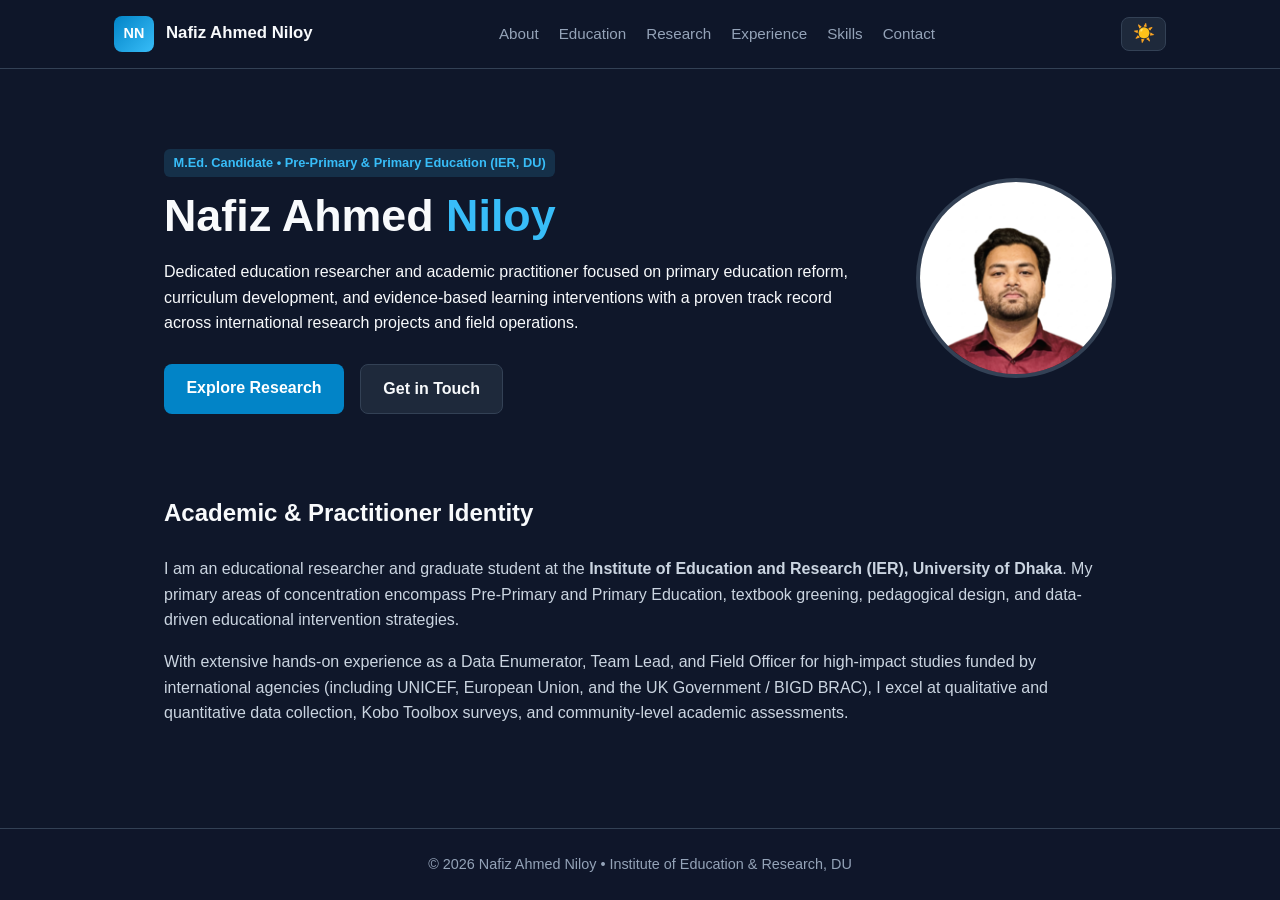
==== index.html @ 56d4d3d5 "Update index.html" ====
<!DOCTYPE html>
<html lang="en">
<head>
  <meta charset="UTF-8">
  <meta name="viewport" content="width=device-width, initial-scale=1.0">
  <title>Nafiz Ahmed Niloy | Portfolio</title>
  <link rel="stylesheet" href="style.css">
</head>
<body>

  <header>
  <div class="nav-container">
    <a href="index.html" class="brand">
      <span class="brand-badge">NN</span>
      <span class="brand-title">Nafiz Ahmed Niloy</span>
    </a>
    
    <nav>
      <a href="index.html">About</a>
      <a href="education.html">Education</a>
      <a href="research.html">Research</a>
      <a href="experience.html">Experience</a>
      <a href="skills.html">Skills</a>
      <a href="contact.html">Contact</a>
    </nav>

    <!-- Add This Button Here -->
    <button id="theme-toggle" class="theme-toggle-btn" aria-label="Toggle theme">☀️</button>
  </div>
</header>

  <main>
    <section class="hero">
      <div class="hero-text">
        <span class="tag">M.Ed. Candidate • Pre-Primary &amp; Primary Education (IER, DU)</span>
        <h1>Nafiz Ahmed <span>Niloy</span></h1>
        <p>
          Dedicated education researcher and academic practitioner focused on primary education reform, curriculum development, and evidence-based learning interventions with a proven track record across international research projects and field operations.
        </p>
        <div class="btn-group">
          <a href="research.html" class="btn btn-primary">Explore Research</a>
          <a href="contact.html" class="btn btn-secondary">Get in Touch</a>
        </div>
      </div>
      <div class="hero-image">
        <img src="profile.png" alt="Nafiz Ahmed Niloy">
      </div>
    </section>

    <section style="margin-top: 3rem;">
      <h2 style="margin-bottom: 1.5rem;">Academic &amp; Practitioner Identity</h2>
      <p style="color: #cbd5e1; margin-bottom: 1rem;">
        I am an educational researcher and graduate student at the <strong>Institute of Education and Research (IER), University of Dhaka</strong>. My primary areas of concentration encompass Pre-Primary and Primary Education, textbook greening, pedagogical design, and data-driven educational intervention strategies.
      </p>
      <p style="color: #cbd5e1;">
        With extensive hands-on experience as a Data Enumerator, Team Lead, and Field Officer for high-impact studies funded by international agencies (including UNICEF, European Union, and the UK Government / BIGD BRAC), I excel at qualitative and quantitative data collection, Kobo Toolbox surveys, and community-level academic assessments.
      </p>
    </section>
  </main>

  <footer>
    <p>&copy; 2026 Nafiz Ahmed Niloy • Institute of Education &amp; Research, DU</p>
  </footer>

</body>
</html>
---- style.css ----
:root {
  --primary: #0284c7;
  --primary-dark: #0369a1;
  --bg: #0f172a;
  --surface: #1e293b;
  --surface-hover: #334155;
  --text: #f8fafc;
  --text-muted: #94a3b8;
  --border: #334155;
  --accent: #38bdf8;
  --font-family: -apple-system, BlinkMacSystemFont, "Segoe UI", Roboto, Oxygen, Ubuntu, Cantarell, sans-serif;
}

* {
  margin: 0;
  padding: 0;
  box-sizing: border-box;
}

body {
  font-family: var(--font-family);
  background-color: var(--bg);
  color: var(--text);
  line-height: 1.6;
  min-height: 100vh;
  display: flex;
  flex-direction: column;
}

/* Header & Navigation */
header {
  position: sticky;
  top: 0;
  background-color: rgba(15, 23, 42, 0.95);
  backdrop-filter: blur(10px);
  border-bottom: 1px solid var(--border);
  z-index: 1000;
}

.nav-container {
  max-width: 1100px;
  margin: 0 auto;
  padding: 1rem 1.5rem;
  display: flex;
  justify-content: space-between;
  align-items: center;
}

.brand {
  display: flex;
  align-items: center;
  gap: 0.75rem;
  text-decoration: none;
  color: var(--text);
}

.brand-badge {
  background: linear-gradient(135deg, var(--primary), var(--accent));
  color: #fff;
  font-weight: 700;
  padding: 0.4rem 0.6rem;
  border-radius: 8px;
  font-size: 0.9rem;
}

.brand-title {
  font-weight: 700;
  font-size: 1.05rem;
}

nav {
  display: flex;
  gap: 1.25rem;
}

nav a {
  text-decoration: none;
  color: var(--text-muted);
  font-size: 0.95rem;
  font-weight: 500;
  transition: color 0.2s ease;
}

nav a:hover,
nav a.active {
  color: var(--accent);
}

/* Layout */
main {
  flex: 1;
  max-width: 1000px;
  width: 100%;
  margin: 0 auto;
  padding: 3rem 1.5rem;
}

.page-title {
  font-size: 2.25rem;
  font-weight: 800;
  margin-bottom: 0.5rem;
}

.page-subtitle {
  color: var(--text-muted);
  font-size: 1.1rem;
  margin-bottom: 2.5rem;
}

/* Cards & Lists */
.card-grid {
  display: grid;
  grid-template-columns: repeat(auto-fill, minmax(280px, 1fr));
  gap: 1.5rem;
}

.card {
  background-color: var(--surface);
  border: 1px solid var(--border);
  border-radius: 12px;
  padding: 1.5rem;
  transition: transform 0.2s ease, border-color 0.2s ease;
}

.card:hover {
  transform: translateY(-3px);
  border-color: var(--primary);
}

.tag {
  display: inline-block;
  background-color: rgba(56, 189, 248, 0.15);
  color: var(--accent);
  padding: 0.25rem 0.6rem;
  border-radius: 6px;
  font-size: 0.8rem;
  font-weight: 600;
  margin-bottom: 0.75rem;
}

.card h3 {
  font-size: 1.25rem;
  margin-bottom: 0.5rem;
}

.card .meta {
  color: var(--text-muted);
  font-size: 0.85rem;
  margin-bottom: 1rem;
}

.card p {
  color: #cbd5e1;
  font-size: 0.95rem;
}

/* Hero Section */
.hero {
  display: flex;
  align-items: center;
  gap: 3rem;
  padding: 2rem 0;
}

.hero-text {
  flex: 1;
}

.hero-text h1 {
  font-size: 2.8rem;
  font-weight: 800;
  margin-bottom: 1rem;
  line-height: 1.2;
}

.hero-text h1 span {
  color: var(--accent);
}

.hero-image img {
  width: 200px;
  height: 200px;
  object-fit: cover;
  border-radius: 50%;
  border: 4px solid var(--surface-hover);
}

.btn-group {
  display: flex;
  gap: 1rem;
  margin-top: 1.75rem;
}

.btn {
  display: inline-block;
  padding: 0.7rem 1.4rem;
  border-radius: 8px;
  font-weight: 600;
  text-decoration: none;
  transition: opacity 0.2s;
}

.btn-primary {
  background-color: var(--primary);
  color: #fff;
}

.btn-secondary {
  background-color: var(--surface);
  border: 1px solid var(--border);
  color: var(--text);
}

.btn:hover {
  opacity: 0.9;
}

/* Footer */
footer {
  border-top: 1px solid var(--border);
  background-color: rgba(15, 23, 42, 0.6);
  padding: 1.5rem;
  text-align: center;
  color: var(--text-muted);
  font-size: 0.9rem;
}

@media (max-width: 768px) {
  .nav-container {
    flex-direction: column;
    gap: 1rem;
  }
  nav {
    flex-wrap: wrap;
    justify-content: center;
  }
  .hero {
    flex-direction: column-reverse;
    text-align: center;
  }
  .btn-group {
    justify-content: center;
  }
}
/* --- Night / Light Mode Styling --- */
body.light-mode {
  --bg: #f8fafc;
  --surface: #ffffff;
  --surface-hover: #f1f5f9;
  --text: #0f172a;
  --text-muted: #64748b;
  --border: #e2e8f0;
  --accent: #0284c7;
}

body.light-mode header {
  background-color: rgba(255, 255, 255, 0.95);
  border-bottom: 1px solid var(--border);
}

body.light-mode .card p {
  color: #334155;
}

body.light-mode footer {
  background-color: rgba(241, 245, 249, 0.8);
}

/* Theme Toggle Button */
.theme-toggle-btn {
  background: var(--surface);
  border: 1px solid var(--border);
  color: var(--text);
  font-size: 1.1rem;
  padding: 0.35rem 0.65rem;
  border-radius: 8px;
  cursor: pointer;
  display: flex;
  align-items: center;
  justify-content: center;
  transition: all 0.2s ease;
}

.theme-toggle-btn:hover {
  border-color: var(--primary);
  transform: scale(1.05);
}
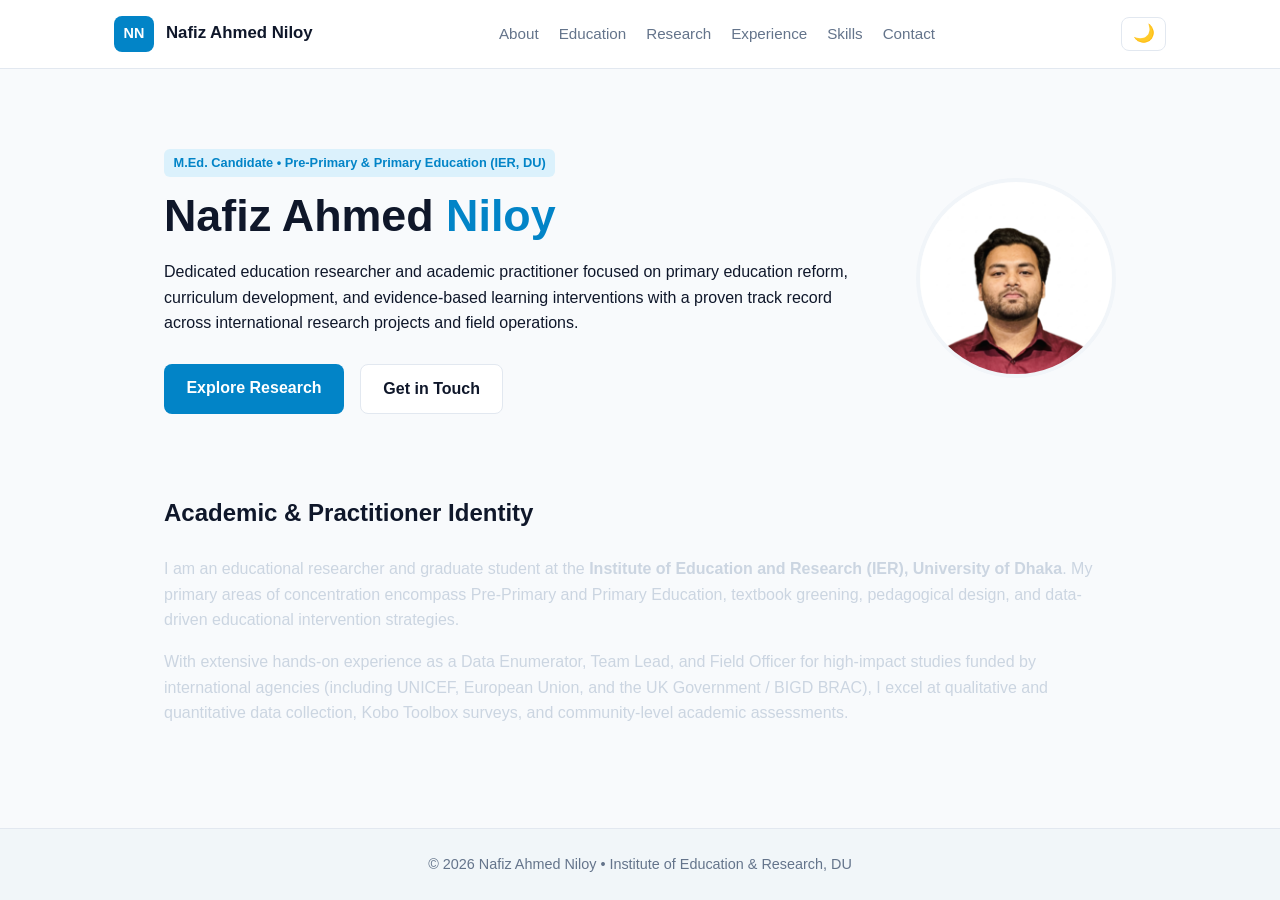
==== commit ca6a288e: "Update index.html" ====
--- a/index.html
+++ b/index.html
@@ -62,5 +62,6 @@
     <p>&copy; 2026 Nafiz Ahmed Niloy • Institute of Education &amp; Research, DU</p>
   </footer>
 
+<script src="theme.js"></script>
 </body>
 </html>
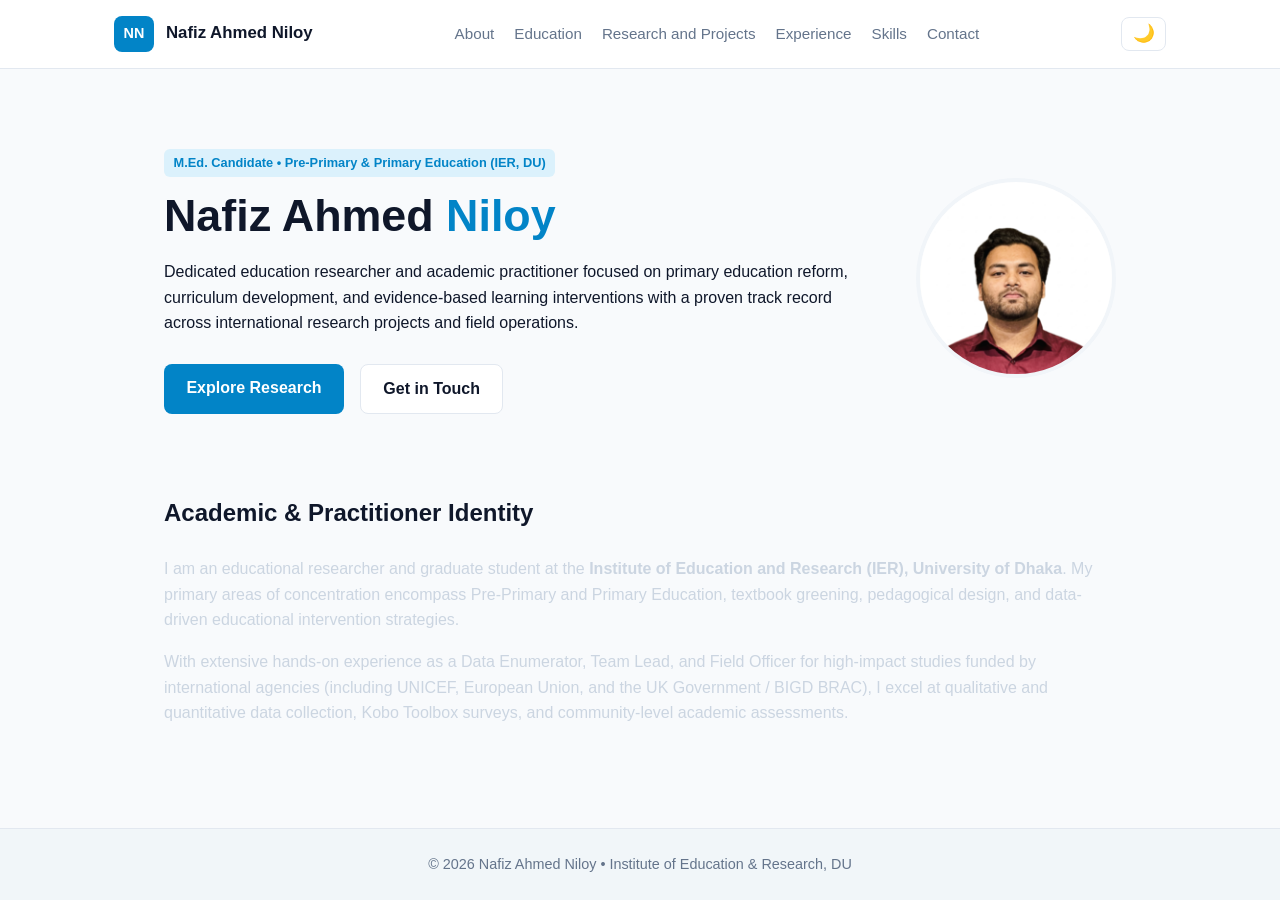
==== commit 3b592db1: "Update index.html" ====
--- a/index.html
+++ b/index.html
@@ -18,7 +18,7 @@
     <nav>
       <a href="index.html">About</a>
       <a href="education.html">Education</a>
-      <a href="research.html">Research</a>
+      <a href="research.html">Research and Projects</a>
       <a href="experience.html">Experience</a>
       <a href="skills.html">Skills</a>
       <a href="contact.html">Contact</a>
--- a/style.css
+++ b/style.css
@@ -285,3 +285,15 @@
   border-color: var(--primary);
   transform: scale(1.05);
 }
+/* --- Institution Logos in Education Cards --- */
+.institution-logo {
+  width: 60px;
+  height: 60px;
+  object-fit: contain;
+  margin-bottom: 0.85rem;
+  display: block;
+  background-color: #ffffff;
+  padding: 4px;
+  border-radius: 8px;
+  border: 1px solid var(--border);
+}
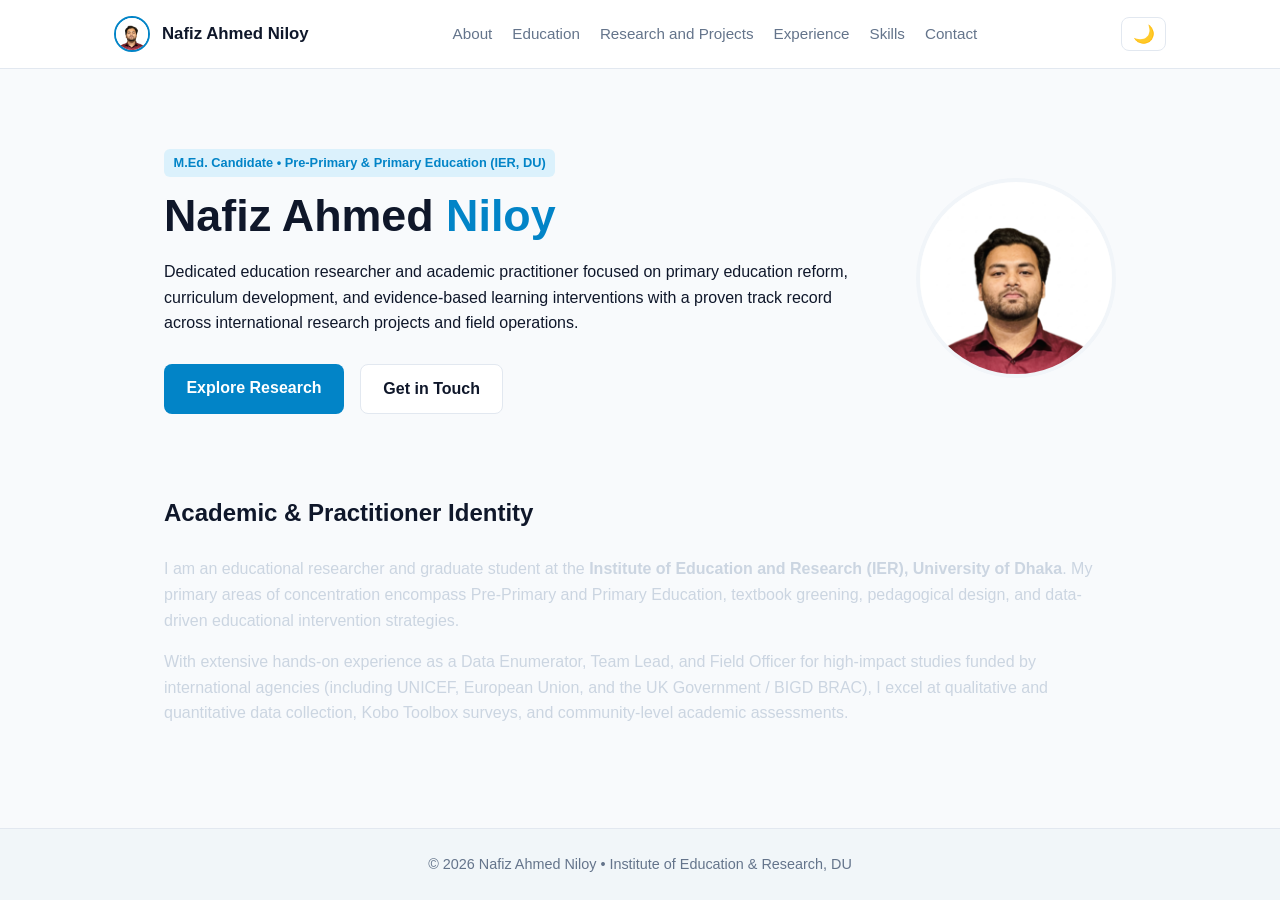
==== commit a378ea86: "Update index.html" ====
--- a/index.html
+++ b/index.html
@@ -10,10 +10,10 @@
 
   <header>
   <div class="nav-container">
-    <a href="index.html" class="brand">
-      <span class="brand-badge">NN</span>
-      <span class="brand-title">Nafiz Ahmed Niloy</span>
-    </a>
+<a href="index.html" class="brand">
+  <img src="profile.png" alt="Nafiz Ahmed Niloy" class="brand-avatar">
+  <span class="brand-title">Nafiz Ahmed Niloy</span>
+</a>
     
     <nav>
       <a href="index.html">About</a>
--- a/style.css
+++ b/style.css
@@ -297,3 +297,91 @@
   border-radius: 8px;
   border: 1px solid var(--border);
 }
+/* --- Research & Publications Styling --- */
+.researchgate-banner {
+  background: linear-gradient(135deg, rgba(2, 132, 199, 0.15), rgba(56, 189, 248, 0.05));
+  border: 1px solid var(--primary);
+  border-radius: 12px;
+  padding: 1.5rem;
+  display: flex;
+  justify-content: space-between;
+  align-items: center;
+  gap: 1.5rem;
+  margin-bottom: 2.5rem;
+}
+
+.researchgate-banner h3 {
+  font-size: 1.25rem;
+  margin-bottom: 0.3rem;
+}
+
+.researchgate-banner p {
+  color: var(--text-muted);
+  font-size: 0.95rem;
+}
+
+.rg-btn {
+  background-color: #00ccbb;
+  color: #042f2e;
+  font-weight: 700;
+  padding: 0.65rem 1.2rem;
+  border-radius: 8px;
+  text-decoration: none;
+  white-space: nowrap;
+  display: inline-flex;
+  align-items: center;
+  gap: 0.5rem;
+  transition: opacity 0.2s ease, transform 0.2s ease;
+}
+
+.rg-btn:hover {
+  opacity: 0.9;
+  transform: translateY(-2px);
+}
+
+.section-divider-title {
+  font-size: 1.5rem;
+  font-weight: 700;
+  margin: 3rem 0 1.25rem 0;
+  color: var(--text);
+}
+
+.publication-badge {
+  display: inline-flex;
+  gap: 0.5rem;
+  margin-bottom: 0.5rem;
+}
+
+.badge-article {
+  background-color: rgba(56, 189, 248, 0.15);
+  color: var(--accent);
+  padding: 0.2rem 0.5rem;
+  border-radius: 4px;
+  font-size: 0.75rem;
+  font-weight: 600;
+}
+
+.badge-fulltext {
+  background-color: rgba(34, 197, 94, 0.15);
+  color: #4ade80;
+  padding: 0.2rem 0.5rem;
+  border-radius: 4px;
+  font-size: 0.75rem;
+  font-weight: 600;
+}
+
+@media (max-width: 650px) {
+  .researchgate-banner {
+    flex-direction: column;
+    align-items: flex-start;
+  }
+}
+/* Nav Brand Profile Avatar */
+.brand-avatar {
+  width: 36px;
+  height: 36px;
+  border-radius: 50%;
+  object-fit: cover;
+  border: 2px solid var(--accent);
+  display: block;
+}
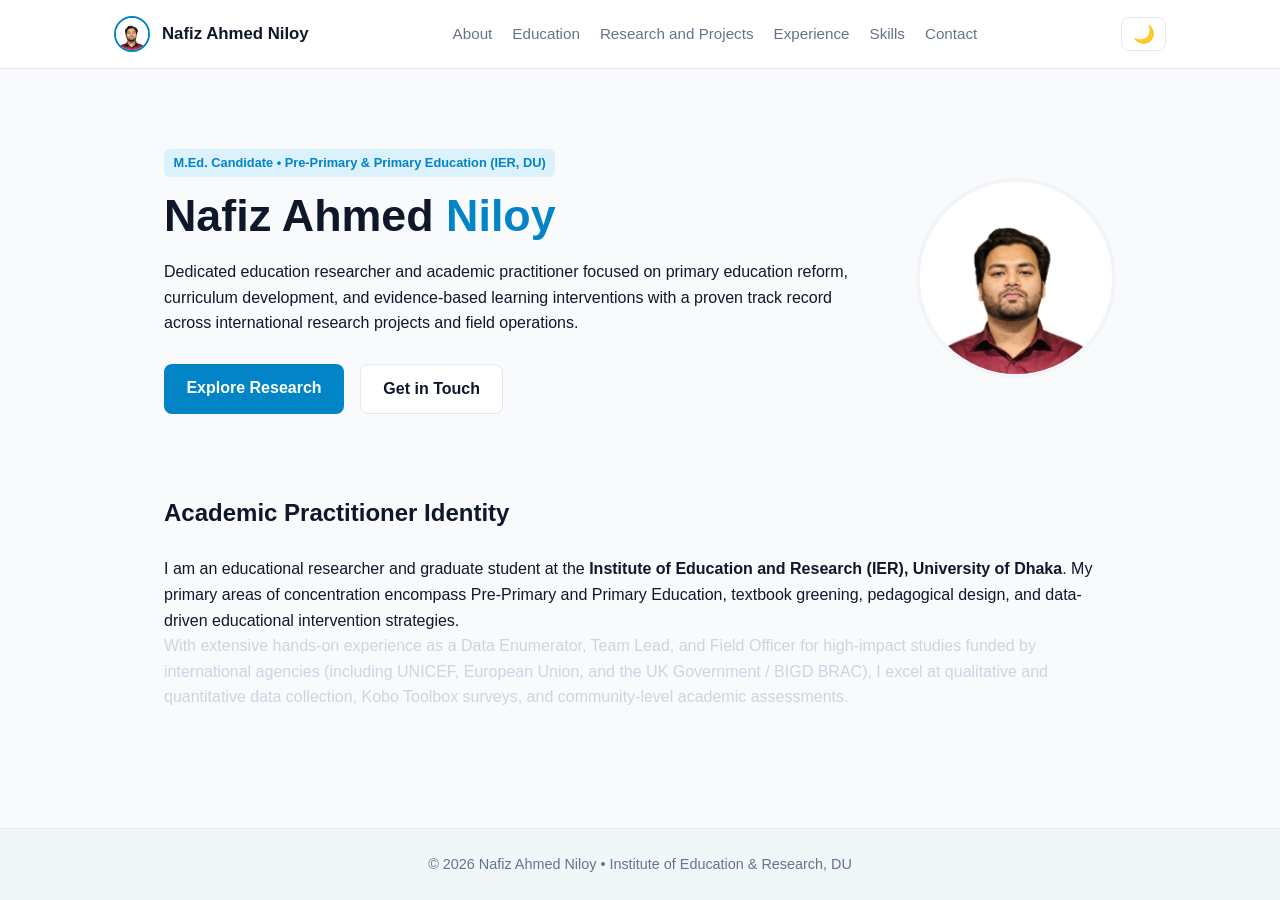
==== commit 0c5d279f: "Update index.html" ====
--- a/index.html
+++ b/index.html
@@ -48,8 +48,8 @@
     </section>
 
     <section style="margin-top: 3rem;">
-      <h2 style="margin-bottom: 1.5rem;">Academic &amp; Practitioner Identity</h2>
-      <p style="color: #cbd5e1; margin-bottom: 1rem;">
+      <h2 style="margin-bottom: 1.5rem;">Academic Practitioner Identity</h2>
+      <p style= margin-bottom: 1rem;">
         I am an educational researcher and graduate student at the <strong>Institute of Education and Research (IER), University of Dhaka</strong>. My primary areas of concentration encompass Pre-Primary and Primary Education, textbook greening, pedagogical design, and data-driven educational intervention strategies.
       </p>
       <p style="color: #cbd5e1;">
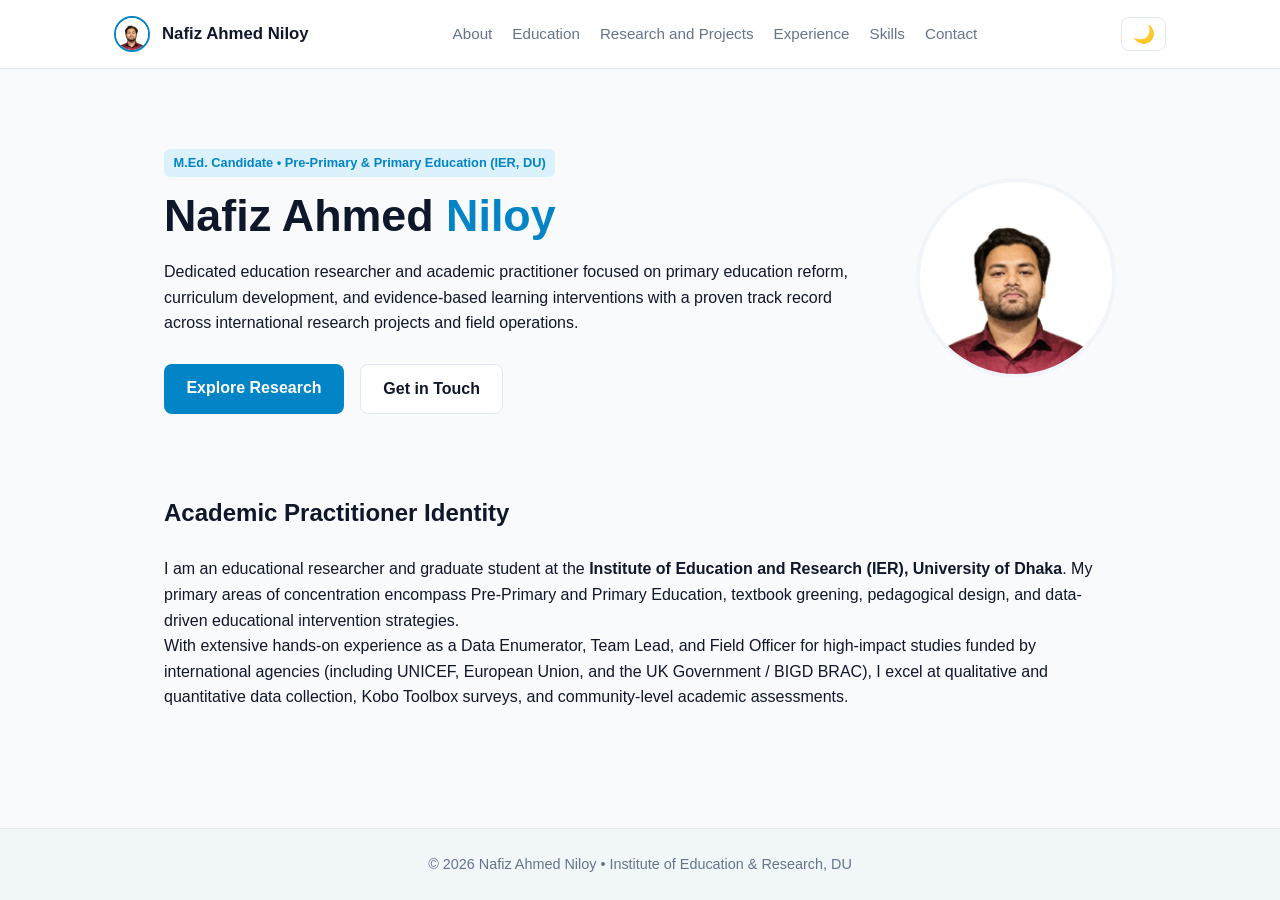
==== commit d701b573: "Update index.html" ====
--- a/index.html
+++ b/index.html
@@ -52,7 +52,7 @@
       <p style= margin-bottom: 1rem;">
         I am an educational researcher and graduate student at the <strong>Institute of Education and Research (IER), University of Dhaka</strong>. My primary areas of concentration encompass Pre-Primary and Primary Education, textbook greening, pedagogical design, and data-driven educational intervention strategies.
       </p>
-      <p style="color: #cbd5e1;">
+      <p>
         With extensive hands-on experience as a Data Enumerator, Team Lead, and Field Officer for high-impact studies funded by international agencies (including UNICEF, European Union, and the UK Government / BIGD BRAC), I excel at qualitative and quantitative data collection, Kobo Toolbox surveys, and community-level academic assessments.
       </p>
     </section>
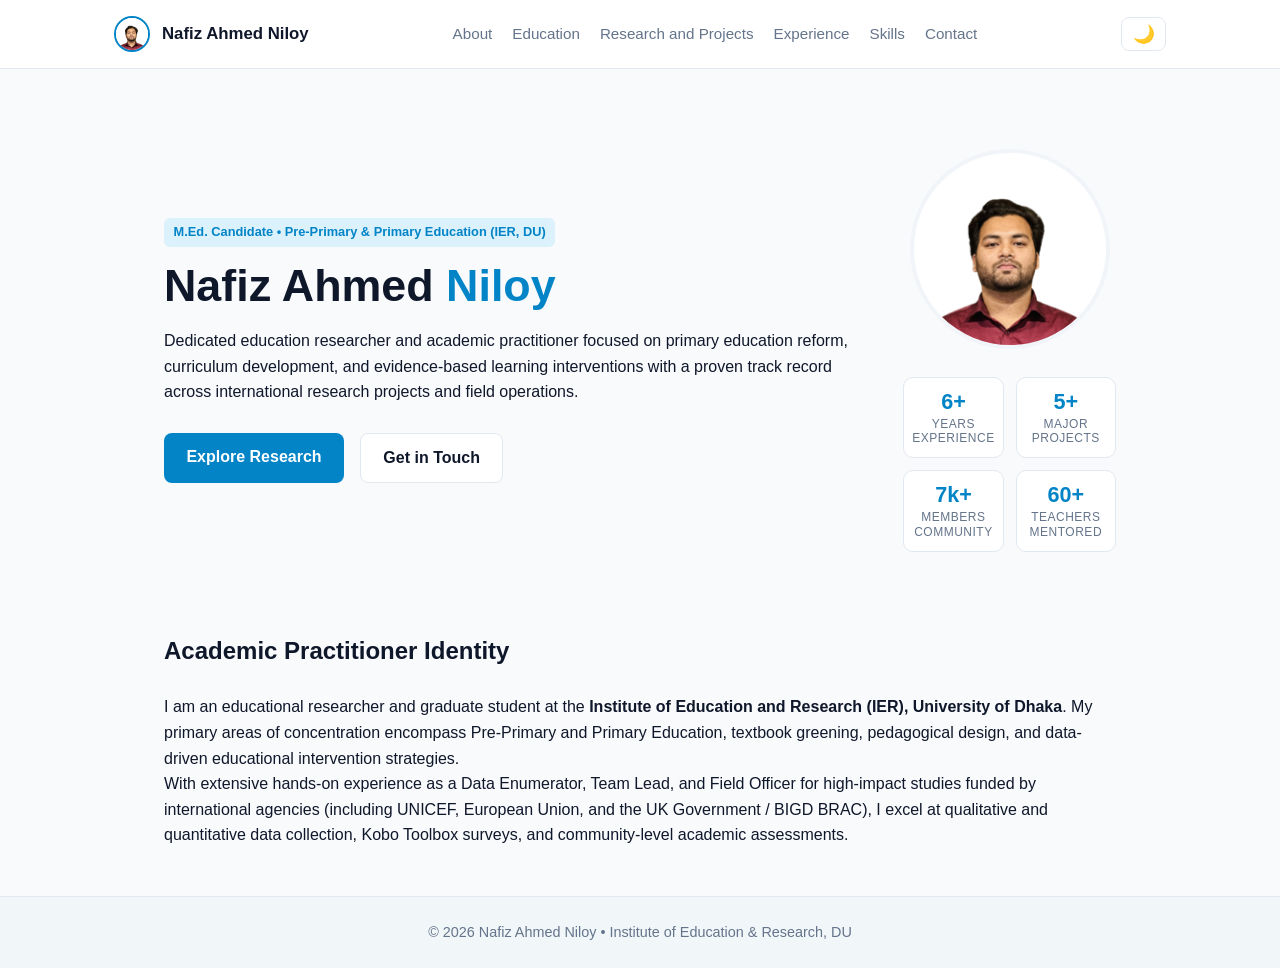
==== commit b400c102: "Update index.html" ====
--- a/index.html
+++ b/index.html
@@ -42,9 +42,35 @@
           <a href="contact.html" class="btn btn-secondary">Get in Touch</a>
         </div>
       </div>
-      <div class="hero-image">
-        <img src="profile.png" alt="Nafiz Ahmed Niloy">
-      </div>
+      <div class="hero-image-wrapper">
+  <!-- Profile Photo -->
+  <div class="hero-image">
+    <img src="profile.png" alt="Nafiz Ahmed Niloy">
+  </div>
+
+  <!-- 4 Mini Boxes Below Image -->
+  <div class="mini-stats-grid">
+    <div class="mini-stat-box">
+      <span class="mini-stat-number">6+</span>
+      <span class="mini-stat-label">Years<br>Experience</span>
+    </div>
+
+    <div class="mini-stat-box">
+      <span class="mini-stat-number">5+</span>
+      <span class="mini-stat-label">Major<br>Projects</span>
+    </div>
+
+    <div class="mini-stat-box">
+      <span class="mini-stat-number">7k+</span>
+      <span class="mini-stat-label">Members<br>Community</span>
+    </div>
+
+    <div class="mini-stat-box">
+      <span class="mini-stat-number">60+</span>
+      <span class="mini-stat-label">Teachers<br>Mentored</span>
+    </div>
+  </div>
+</div>
     </section>
 
     <section style="margin-top: 3rem;">
--- a/style.css
+++ b/style.css
@@ -385,3 +385,50 @@
   border: 2px solid var(--accent);
   display: block;
 }
+/* --- Hero Profile & Mini Stats Grid --- */
+.hero-image-wrapper {
+  display: flex;
+  flex-direction: column;
+  align-items: center;
+  gap: 1.25rem;
+}
+
+.mini-stats-grid {
+  display: grid;
+  grid-template-columns: repeat(2, 1fr);
+  gap: 0.75rem;
+  width: 100%;
+  max-width: 260px;
+}
+
+.mini-stat-box {
+  background: var(--surface);
+  border: 1px solid var(--border);
+  border-radius: 10px;
+  padding: 0.75rem 0.5rem;
+  text-align: center;
+  transition: transform 0.2s ease, border-color 0.2s ease;
+}
+
+.mini-stat-box:hover {
+  transform: translateY(-2px);
+  border-color: var(--accent);
+}
+
+.mini-stat-number {
+  display: block;
+  font-size: 1.35rem;
+  font-weight: 800;
+  color: var(--accent);
+  line-height: 1.1;
+}
+
+.mini-stat-label {
+  display: block;
+  font-size: 0.75rem;
+  text-transform: uppercase;
+  letter-spacing: 0.5px;
+  color: var(--text-muted);
+  line-height: 1.2;
+  margin-top: 0.2rem;
+}
